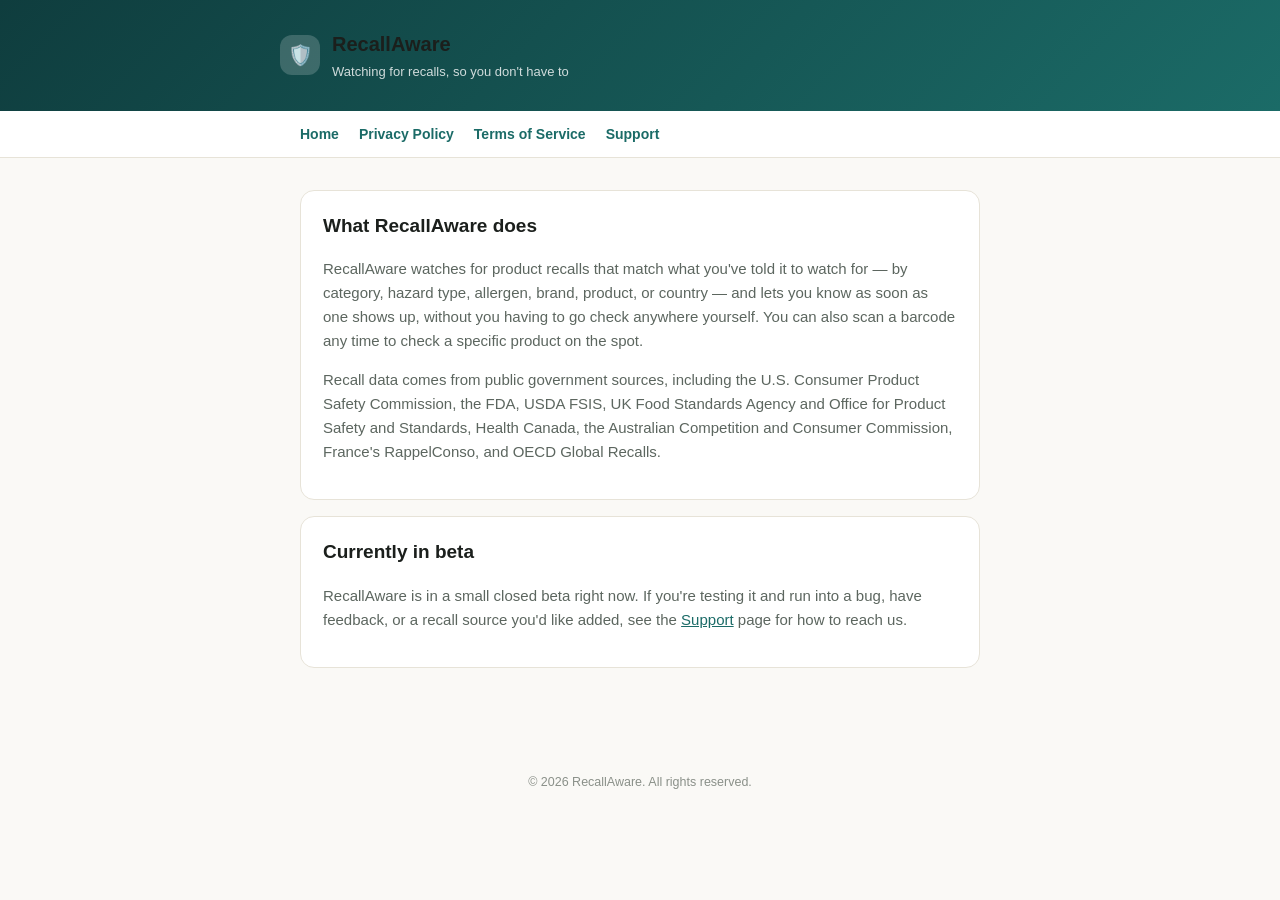
==== index.html @ 8efd762e "Public pages: privacy policy, terms of service, support, home" ====
<!doctype html>
<html lang="en">
<head>
<meta charset="utf-8">
<meta name="viewport" content="width=device-width, initial-scale=1">
<title>RecallAware</title>
<link rel="stylesheet" href="style.css">
</head>
<body>
<header class="header">
  <div class="header-inner">
    <div class="badge">🛡️</div>
    <div>
      <h1>RecallAware</h1>
      <p>Watching for recalls, so you don't have to</p>
    </div>
  </div>
</header>
<nav>
  <div class="nav-inner">
    <a href="index.html">Home</a>
    <a href="privacy-policy.html">Privacy Policy</a>
    <a href="terms-of-service.html">Terms of Service</a>
    <a href="support.html">Support</a>
  </div>
</nav>
<main>
  <div class="card">
    <h2 style="margin-top:0;">What RecallAware does</h2>
    <p>
      RecallAware watches for product recalls that match what you've told it to
      watch for — by category, hazard type, allergen, brand, product, or country —
      and lets you know as soon as one shows up, without you having to go check
      anywhere yourself. You can also scan a barcode any time to check a specific
      product on the spot.
    </p>
    <p>
      Recall data comes from public government sources, including the U.S.
      Consumer Product Safety Commission, the FDA, USDA FSIS, UK Food Standards
      Agency and Office for Product Safety and Standards, Health Canada, the
      Australian Competition and Consumer Commission, France's RappelConso, and
      OECD Global Recalls.
    </p>
  </div>

  <div class="card">
    <h2 style="margin-top:0;">Currently in beta</h2>
    <p>
      RecallAware is in a small closed beta right now. If you're testing it and
      run into a bug, have feedback, or a recall source you'd like added, see
      the <a href="support.html">Support</a> page for how to reach us.
    </p>
  </div>
</main>
<footer>
  &copy; 2026 RecallAware. All rights reserved.
</footer>
</body>
</html>
---- style.css ----
:root {
  --teal: #0F3D3E;
  --teal-bright: #1B6B67;
  --ink: #1B1F1C;
  --ink-soft: #5C665F;
  --ink-faint: #8A9089;
  --background: #FAF9F6;
  --surface: #FFFFFF;
  --line: #E7E3D8;
}

* { box-sizing: border-box; }

body {
  margin: 0;
  font-family: -apple-system, BlinkMacSystemFont, "Segoe UI", Roboto, Helvetica, Arial, sans-serif;
  background: var(--background);
  color: var(--ink);
  line-height: 1.6;
}

.header {
  background: linear-gradient(135deg, var(--teal), var(--teal-bright));
  color: #fff;
  padding: 28px 20px;
}

.header-inner {
  max-width: 720px;
  margin: 0 auto;
  display: flex;
  align-items: center;
  gap: 12px;
}

.badge {
  width: 40px;
  height: 40px;
  border-radius: 12px;
  background: rgba(255,255,255,0.18);
  display: flex;
  align-items: center;
  justify-content: center;
  font-size: 20px;
  flex-shrink: 0;
}

.header h1 {
  margin: 0;
  font-size: 20px;
  font-weight: 800;
}

.header p {
  margin: 2px 0 0;
  font-size: 13px;
  color: rgba(255,255,255,0.8);
}

nav {
  background: var(--surface);
  border-bottom: 1px solid var(--line);
}

nav .nav-inner {
  max-width: 720px;
  margin: 0 auto;
  padding: 12px 20px;
  display: flex;
  gap: 20px;
  flex-wrap: wrap;
}

nav a {
  color: var(--teal-bright);
  text-decoration: none;
  font-size: 14px;
  font-weight: 600;
}

nav a:hover { text-decoration: underline; }

main {
  max-width: 720px;
  margin: 0 auto;
  padding: 32px 20px 64px;
}

h1, h2, h3 { color: var(--ink); }
h2 { font-size: 19px; margin-top: 36px; }
h3 { font-size: 15.5px; margin-top: 22px; }

p, li { color: var(--ink-soft); font-size: 15px; }

.updated {
  color: var(--ink-faint);
  font-size: 13px;
  margin-top: 0;
}

.card {
  background: var(--surface);
  border: 1px solid var(--line);
  border-radius: 14px;
  padding: 20px 22px;
  margin-bottom: 16px;
}

a { color: var(--teal-bright); }

.callout {
  background: #FBF0DD;
  border: 1px solid rgba(201, 138, 27, 0.3);
  border-radius: 12px;
  padding: 14px 16px;
  font-size: 13.5px;
  color: #7A5410;
}

footer {
  text-align: center;
  padding: 24px 20px 40px;
  color: var(--ink-faint);
  font-size: 12.5px;
}
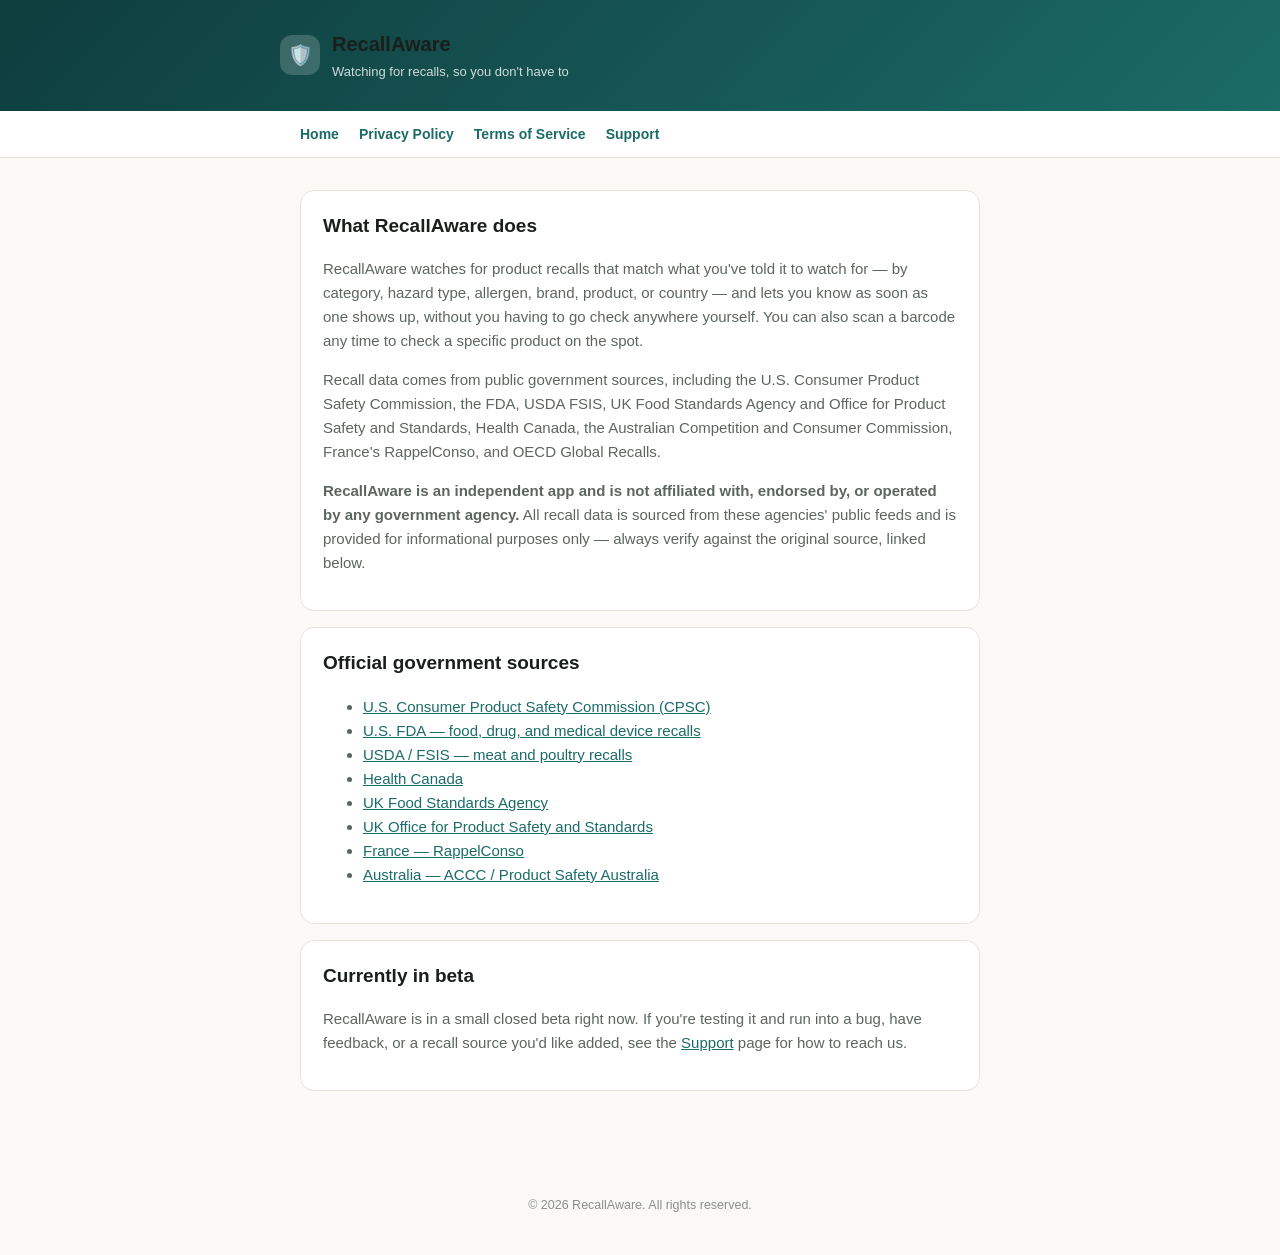
==== commit 2150f73d: "Add government source links and non-affiliation disclaimer" ====
--- a/index.html
+++ b/index.html
@@ -41,6 +41,27 @@
       Australian Competition and Consumer Commission, France's RappelConso, and
       OECD Global Recalls.
     </p>
+    <p>
+      <strong>RecallAware is an independent app and is not affiliated with,
+      endorsed by, or operated by any government agency.</strong> All recall
+      data is sourced from these agencies' public feeds and is provided for
+      informational purposes only — always verify against the original
+      source, linked below.
+    </p>
+  </div>
+
+  <div class="card">
+    <h2 style="margin-top:0;">Official government sources</h2>
+    <ul>
+      <li><a href="https://www.cpsc.gov/Recalls" target="_blank" rel="noopener">U.S. Consumer Product Safety Commission (CPSC)</a></li>
+      <li><a href="https://www.fda.gov/safety/recalls-market-withdrawals-safety-alerts" target="_blank" rel="noopener">U.S. FDA — food, drug, and medical device recalls</a></li>
+      <li><a href="https://www.fsis.usda.gov/recalls" target="_blank" rel="noopener">USDA / FSIS — meat and poultry recalls</a></li>
+      <li><a href="https://recalls-rappels.canada.ca/en" target="_blank" rel="noopener">Health Canada</a></li>
+      <li><a href="https://www.food.gov.uk/news-alerts/search/alerts" target="_blank" rel="noopener">UK Food Standards Agency</a></li>
+      <li><a href="https://www.gov.uk/government/organisations/office-for-product-safety-and-standards" target="_blank" rel="noopener">UK Office for Product Safety and Standards</a></li>
+      <li><a href="https://rappel.conso.gouv.fr/" target="_blank" rel="noopener">France — RappelConso</a></li>
+      <li><a href="https://www.productsafety.gov.au/recalls" target="_blank" rel="noopener">Australia — ACCC / Product Safety Australia</a></li>
+    </ul>
   </div>
 
   <div class="card">
